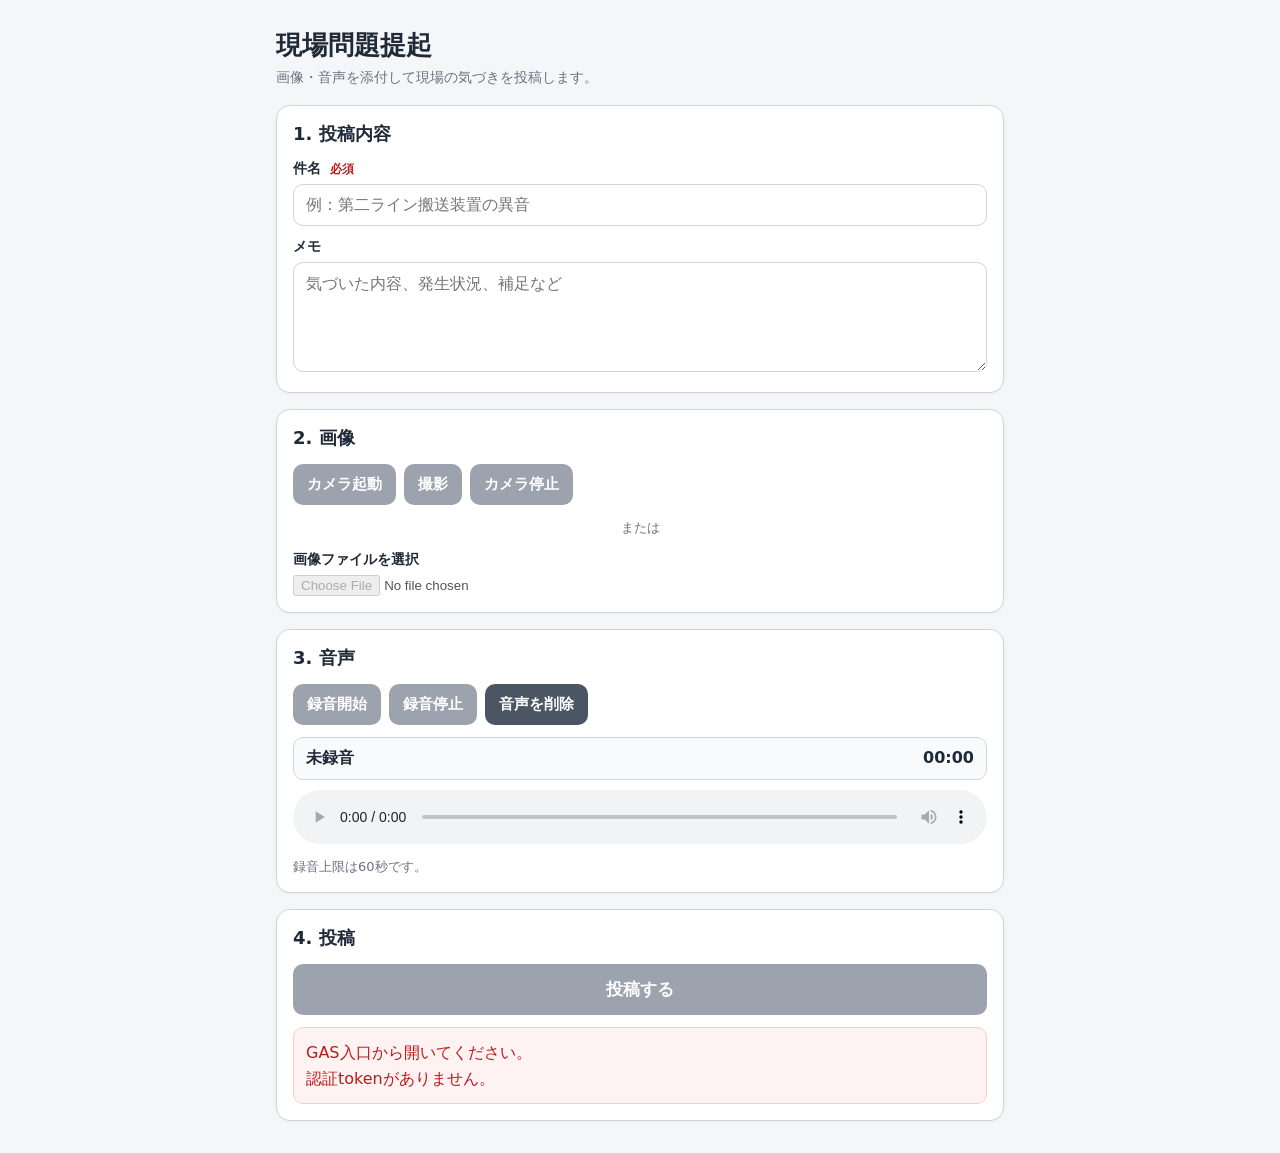
==== docs/index.html @ ec443efd "Add files via upload" ====
<!doctype html>
<html lang="ja">
<head>
  <meta charset="utf-8">
  <meta name="viewport" content="width=device-width,initial-scale=1">
  <title>現場問題提起ツール v0.1</title>
  <link rel="stylesheet" href="./style.css">
</head>
<body>
  <main class="app">
    <header class="app-header">
      <h1>現場問題提起</h1>
      <p>画像・音声を添付して現場の気づきを投稿します。</p>
    </header>

    <section class="card">
      <h2>1. 投稿内容</h2>

      <label class="label" for="titleInput">件名 <span class="required">必須</span></label>
      <input id="titleInput" class="input" type="text" placeholder="例：第二ライン搬送装置の異音">

      <label class="label" for="memoInput">メモ</label>
      <textarea id="memoInput" class="textarea" placeholder="気づいた内容、発生状況、補足など"></textarea>
    </section>

    <section class="card">
      <h2>2. 画像</h2>

      <div class="button-row">
        <button id="startCameraButton" type="button">カメラ起動</button>
        <button id="captureButton" type="button" disabled>撮影</button>
        <button id="stopCameraButton" type="button" disabled>カメラ停止</button>
      </div>

      <video id="cameraVideo" class="video" autoplay playsinline muted></video>

      <div class="separator">または</div>

      <label class="label" for="imageFileInput">画像ファイルを選択</label>
      <input id="imageFileInput" type="file" accept="image/*">

      <canvas id="captureCanvas" class="hidden"></canvas>

      <div id="imagePreviewArea" class="preview-area hidden">
        <p class="preview-title">画像プレビュー</p>
        <img id="imagePreview" alt="画像プレビュー">
        <button id="clearImageButton" type="button" class="secondary">画像を削除</button>
      </div>
    </section>

    <section class="card">
      <h2>3. 音声</h2>

      <div class="button-row">
        <button id="startRecordingButton" type="button">録音開始</button>
        <button id="stopRecordingButton" type="button" disabled>録音停止</button>
        <button id="clearAudioButton" type="button" class="secondary" disabled>音声を削除</button>
      </div>

      <div class="recording-info">
        <span id="recordingStatus">未録音</span>
        <span id="recordingTimer">00:00</span>
      </div>

      <audio id="audioPlayer" controls class="audio"></audio>

      <p class="note">録音上限は60秒です。</p>
    </section>

    <section class="card">
      <h2>4. 投稿</h2>

      <button id="submitButton" type="button" class="primary">投稿する</button>

      <div id="statusBox" class="status-box">
        GAS入口から開いてください。
      </div>
    </section>
  </main>

  <script src="./app.js"></script>
</body>
</html>
---- docs/style.css ----
:root {
  --bg: #f5f6f8;
  --card: #ffffff;
  --text: #1f2937;
  --muted: #6b7280;
  --border: #d1d5db;
  --primary: #111827;
  --danger: #b91c1c;
  --ok: #166534;
}

* {
  box-sizing: border-box;
}

body {
  margin: 0;
  background: var(--bg);
  color: var(--text);
  font-family: system-ui, -apple-system, BlinkMacSystemFont, "Segoe UI", sans-serif;
}

.app {
  width: min(760px, 100%);
  margin: 0 auto;
  padding: 16px;
}

.app-header {
  margin: 12px 0 18px;
}

.app-header h1 {
  margin: 0 0 6px;
  font-size: 26px;
}

.app-header p {
  margin: 0;
  color: var(--muted);
  font-size: 14px;
}

.card {
  background: var(--card);
  border: 1px solid var(--border);
  border-radius: 14px;
  padding: 16px;
  margin-bottom: 16px;
  box-shadow: 0 1px 3px rgba(0,0,0,.05);
}

.card h2 {
  margin: 0 0 14px;
  font-size: 18px;
}

.label {
  display: block;
  margin: 12px 0 6px;
  font-weight: 700;
  font-size: 14px;
}

.required {
  color: var(--danger);
  font-size: 12px;
  margin-left: 4px;
}

.input,
.textarea {
  width: 100%;
  border: 1px solid var(--border);
  border-radius: 10px;
  padding: 11px 12px;
  font-size: 16px;
  background: #fff;
}

.textarea {
  min-height: 110px;
  resize: vertical;
}

.button-row {
  display: flex;
  flex-wrap: wrap;
  gap: 8px;
  margin-bottom: 12px;
}

button {
  border: none;
  border-radius: 10px;
  padding: 11px 14px;
  background: var(--primary);
  color: #fff;
  font-weight: 700;
  cursor: pointer;
  font-size: 15px;
}

button:disabled {
  background: #9ca3af;
  cursor: not-allowed;
}

button.secondary {
  background: #4b5563;
}

button.primary {
  width: 100%;
  font-size: 17px;
  padding: 14px;
}

.video {
  display: none;
  width: 100%;
  max-height: 420px;
  background: #000;
  border-radius: 12px;
  object-fit: cover;
}

.video.active {
  display: block;
}

.separator {
  margin: 14px 0;
  color: var(--muted);
  font-size: 13px;
  text-align: center;
}

.preview-area {
  margin-top: 14px;
}

.preview-title {
  font-weight: 700;
  margin: 0 0 8px;
}

.preview-area img {
  width: 100%;
  border-radius: 12px;
  border: 1px solid var(--border);
  display: block;
  margin-bottom: 10px;
}

.audio {
  width: 100%;
  margin-top: 10px;
}

.recording-info {
  display: flex;
  justify-content: space-between;
  background: #f9fafb;
  border: 1px solid var(--border);
  border-radius: 10px;
  padding: 10px 12px;
  font-weight: 700;
}

.note {
  color: var(--muted);
  font-size: 13px;
  margin: 10px 0 0;
}

.status-box {
  margin-top: 12px;
  padding: 12px;
  border-radius: 10px;
  background: #f9fafb;
  border: 1px solid var(--border);
  white-space: pre-wrap;
  line-height: 1.6;
}

.status-box.ok {
  color: var(--ok);
  border-color: #86efac;
  background: #f0fdf4;
}

.status-box.error {
  color: var(--danger);
  border-color: #fecaca;
  background: #fef2f2;
}

.hidden {
  display: none;
}
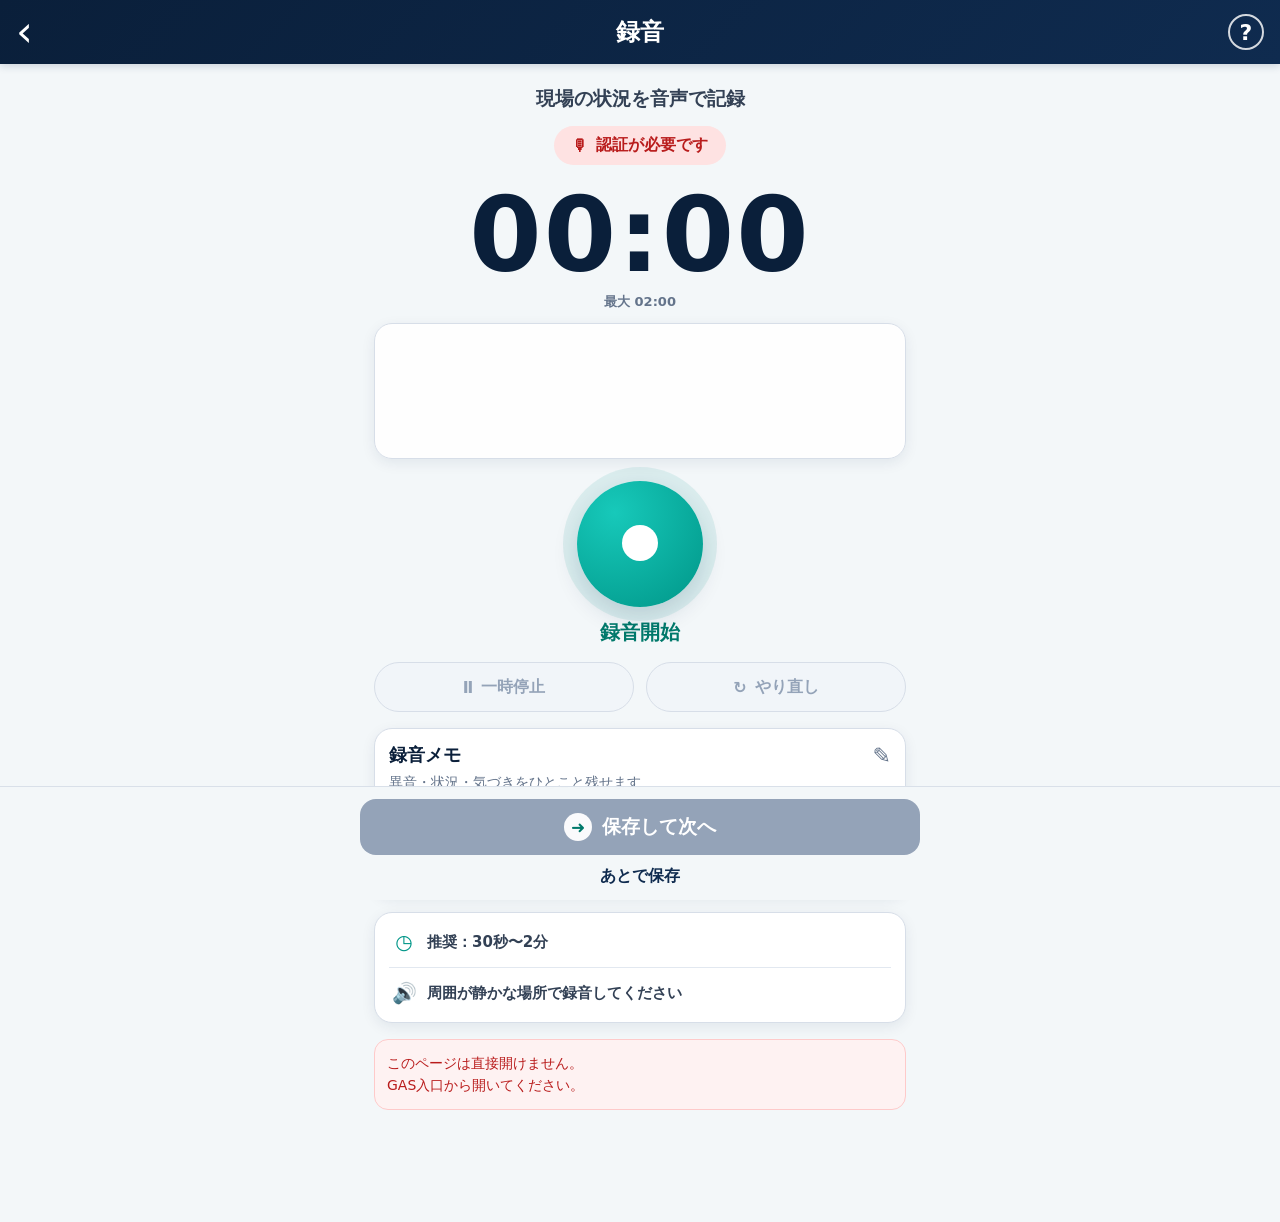
==== commit 326ab0a0: "Update index.html" ====
--- a/docs/index.html
+++ b/docs/index.html
@@ -1,83 +1,13 @@
 <!doctype html>
 <html lang="ja">
 <head>
-  <meta charset="utf-8">
-  <meta name="viewport" content="width=device-width,initial-scale=1">
-  <title>現場問題提起ツール v0.1</title>
-  <link rel="stylesheet" href="./style.css">
+  <meta charset="UTF-8">
+  <meta http-equiv="refresh" content="0; url=./record.html">
+  <meta name="viewport" content="width=device-width, initial-scale=1.0">
+  <title>現場問題提起ツール</title>
 </head>
 <body>
-  <main class="app">
-    <header class="app-header">
-      <h1>現場問題提起</h1>
-      <p>画像・音声を添付して現場の気づきを投稿します。</p>
-    </header>
-
-    <section class="card">
-      <h2>1. 投稿内容</h2>
-
-      <label class="label" for="titleInput">件名 <span class="required">必須</span></label>
-      <input id="titleInput" class="input" type="text" placeholder="例：第二ライン搬送装置の異音">
-
-      <label class="label" for="memoInput">メモ</label>
-      <textarea id="memoInput" class="textarea" placeholder="気づいた内容、発生状況、補足など"></textarea>
-    </section>
-
-    <section class="card">
-      <h2>2. 画像</h2>
-
-      <div class="button-row">
-        <button id="startCameraButton" type="button">カメラ起動</button>
-        <button id="captureButton" type="button" disabled>撮影</button>
-        <button id="stopCameraButton" type="button" disabled>カメラ停止</button>
-      </div>
-
-      <video id="cameraVideo" class="video" autoplay playsinline muted></video>
-
-      <div class="separator">または</div>
-
-      <label class="label" for="imageFileInput">画像ファイルを選択</label>
-      <input id="imageFileInput" type="file" accept="image/*">
-
-      <canvas id="captureCanvas" class="hidden"></canvas>
-
-      <div id="imagePreviewArea" class="preview-area hidden">
-        <p class="preview-title">画像プレビュー</p>
-        <img id="imagePreview" alt="画像プレビュー">
-        <button id="clearImageButton" type="button" class="secondary">画像を削除</button>
-      </div>
-    </section>
-
-    <section class="card">
-      <h2>3. 音声</h2>
-
-      <div class="button-row">
-        <button id="startRecordingButton" type="button">録音開始</button>
-        <button id="stopRecordingButton" type="button" disabled>録音停止</button>
-        <button id="clearAudioButton" type="button" class="secondary" disabled>音声を削除</button>
-      </div>
-
-      <div class="recording-info">
-        <span id="recordingStatus">未録音</span>
-        <span id="recordingTimer">00:00</span>
-      </div>
-
-      <audio id="audioPlayer" controls class="audio"></audio>
-
-      <p class="note">録音上限は60秒です。</p>
-    </section>
-
-    <section class="card">
-      <h2>4. 投稿</h2>
-
-      <button id="submitButton" type="button" class="primary">投稿する</button>
-
-      <div id="statusBox" class="status-box">
-        GAS入口から開いてください。
-      </div>
-    </section>
-  </main>
-
-  <script src="./app.js"></script>
+  <p>録音画面へ移動します。</p>
+  <p><a href="./record.html">移動しない場合はこちら</a></p>
 </body>
-</html>+</html>
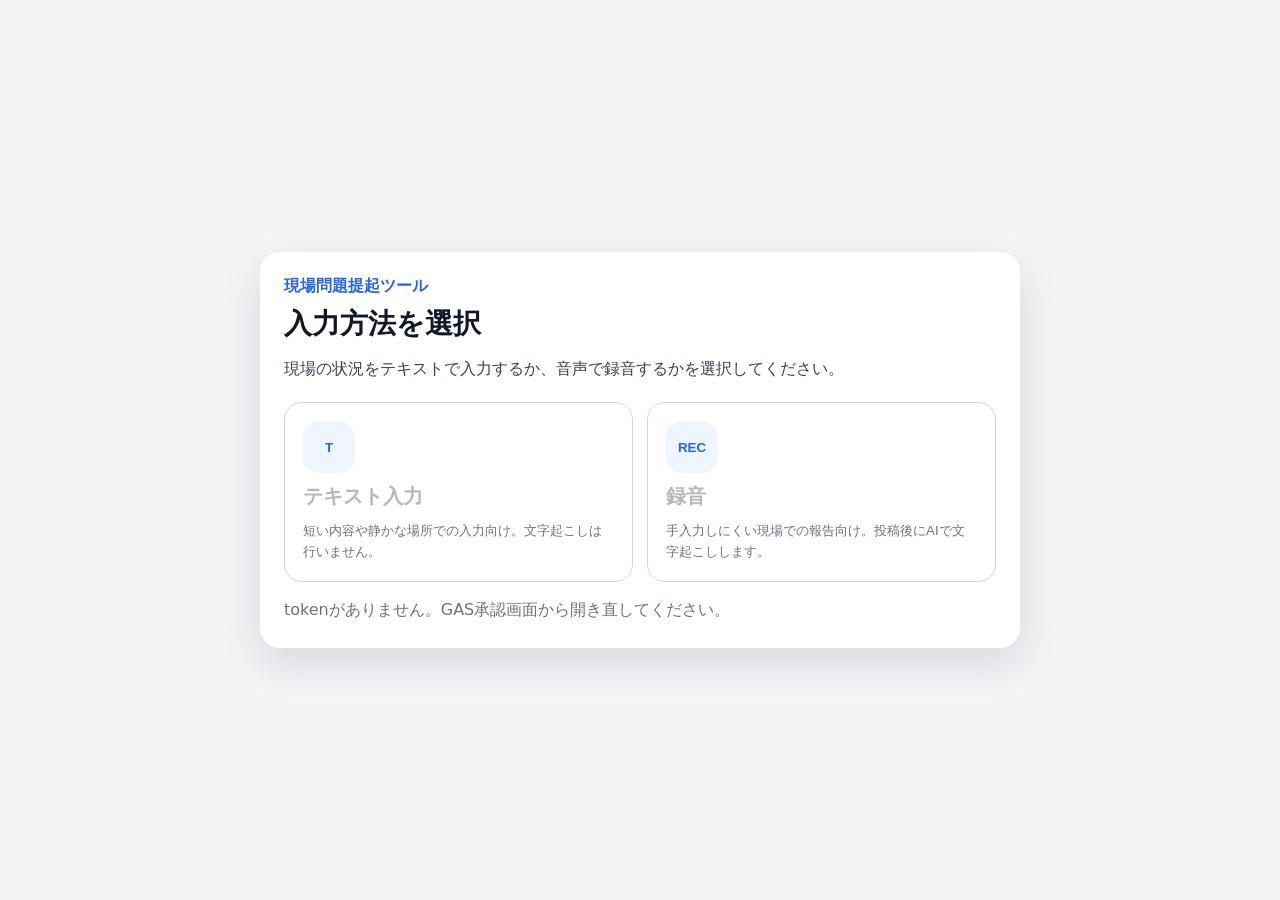
==== commit 436219c8: "Update index.html" ====
--- a/docs/index.html
+++ b/docs/index.html
@@ -2,12 +2,11 @@
 <html lang="ja">
 <head>
   <meta charset="UTF-8">
-  <meta http-equiv="refresh" content="0; url=./record.html">
   <meta name="viewport" content="width=device-width, initial-scale=1.0">
+  <meta http-equiv="refresh" content="0; url=./input.html">
   <title>現場問題提起ツール</title>
 </head>
 <body>
-  <p>録音画面へ移動します。</p>
-  <p><a href="./record.html">移動しない場合はこちら</a></p>
+  <p><a href="./input.html">入力方法選択画面を開く</a></p>
 </body>
 </html>
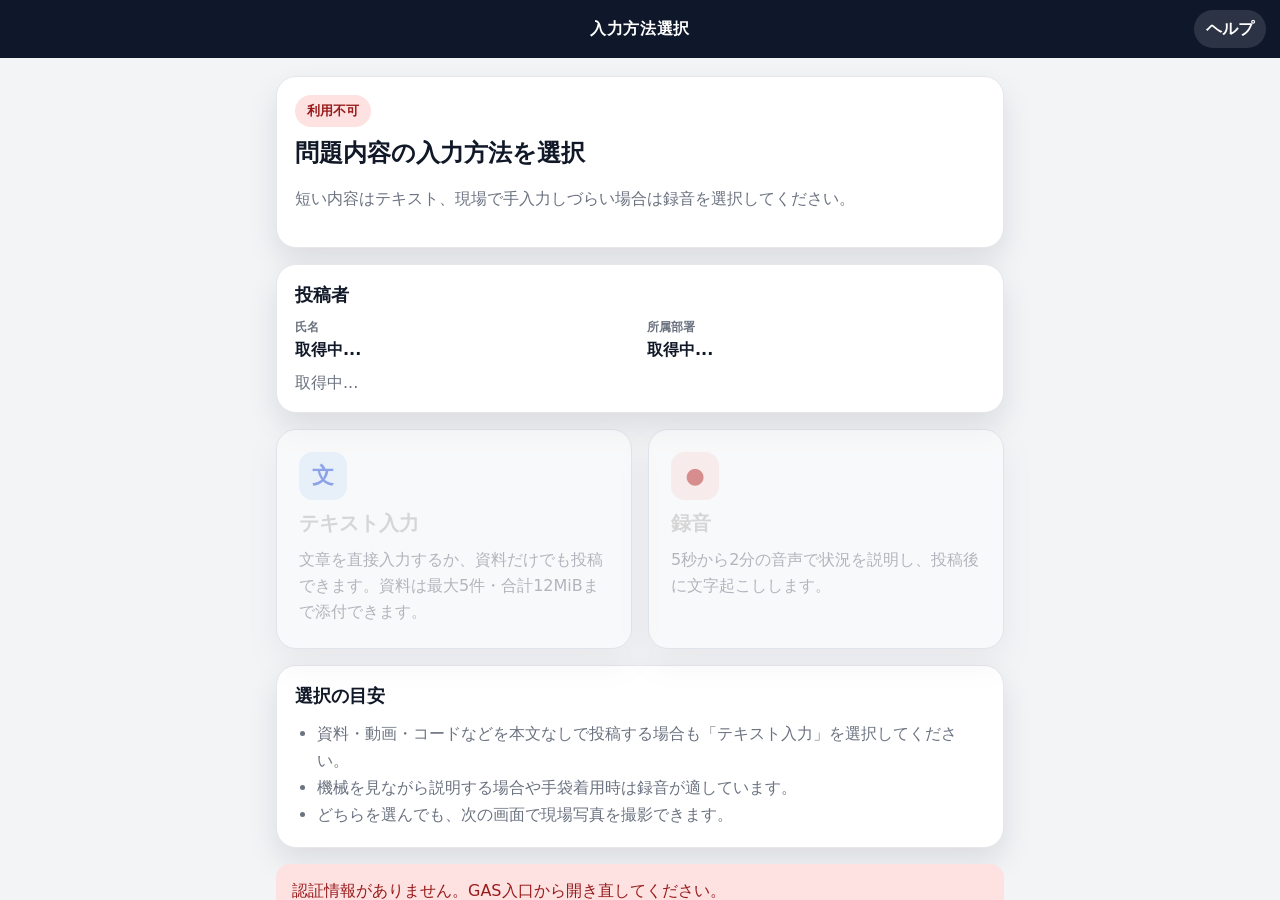
==== commit fbcfff92: "Update index.html" ====
--- a/docs/index.html
+++ b/docs/index.html
@@ -4,7 +4,7 @@
   <meta charset="UTF-8">
   <meta name="viewport" content="width=device-width, initial-scale=1.0">
   <meta http-equiv="refresh" content="0; url=./input.html">
-  <title>現場問題提起ツール</title>
+  <title>KAIZEN VOICE</title>
 </head>
 <body>
   <p><a href="./input.html">入力方法選択画面を開く</a></p>
